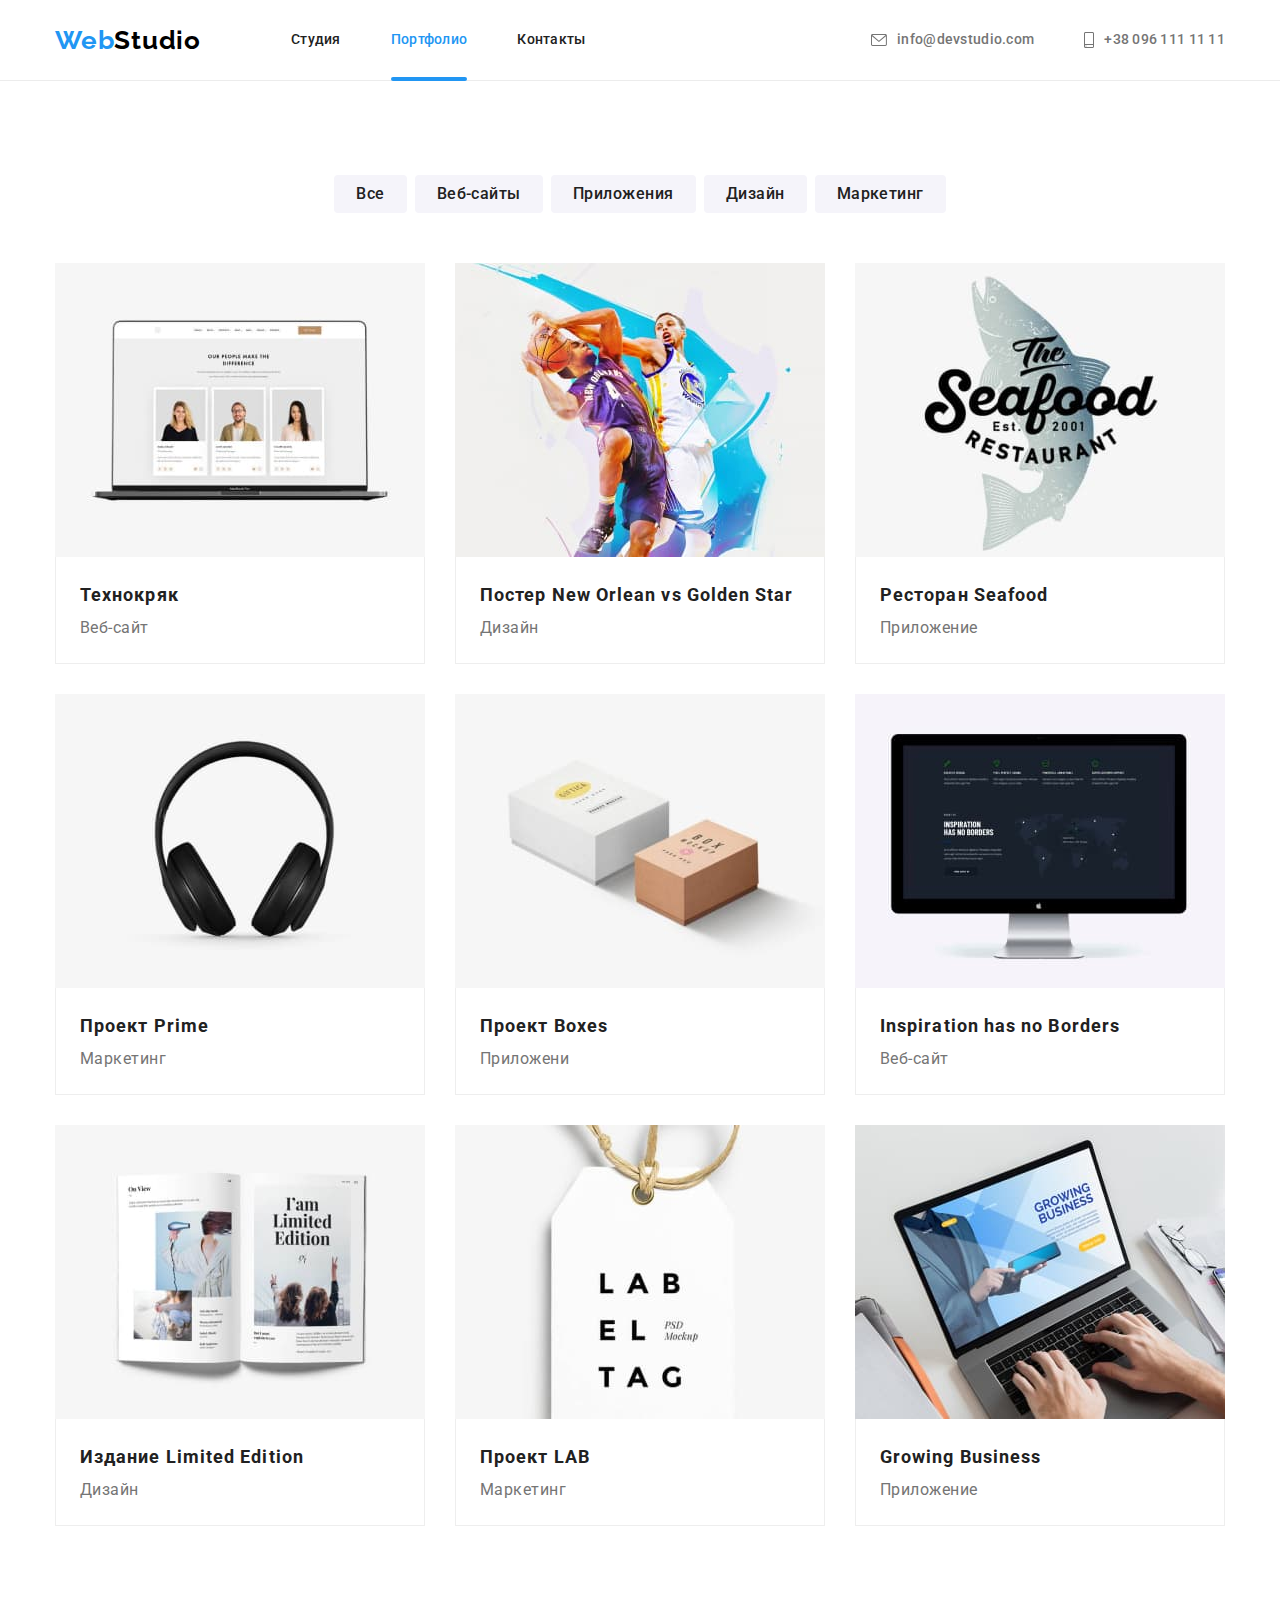
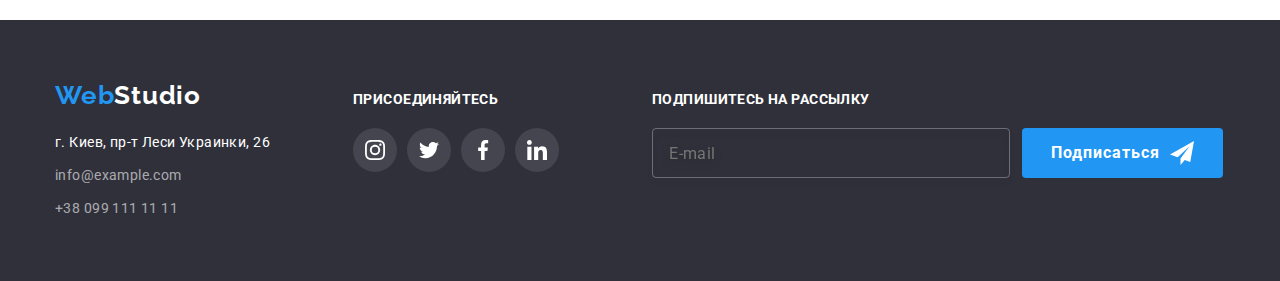
==== portfolio.html @ ce101b08 "start hw" ====
<!DOCTYPE html>
<html lang="ru">

<head>
    <meta charset="UTF-8">
    <meta http-equiv="X-UA-Compatible" content="IE=edge">
    <meta name="viewport" content="width=device-width, initial-scale=1.0">
    <title>WebStudio</title>
    <link rel="preconnect" href="https://fonts.googleapis.com">
    <link rel="preconnect" href="https://fonts.gstatic.com" crossorigin>
    <link
        href="https://fonts.googleapis.com/css2?family=Raleway:wght@700&family=Roboto:wght@400;500;700;900&display=swap"
        rel="stylesheet">
    <link rel="stylesheet"
        href="https://cdnjs.cloudflare.com/ajax/libs/modern-normalize/1.1.0/modern-normalize.min.css">
    <link rel="stylesheet" href="./css/style.css">
</head>

<body>
    <header class="header">
        <div class="container">
            <a class="logo-header-first link" lang="en" href="">Web<span class="logo-header-second">Studio</span></a>
            <nav class="header-nav">
                <ul class="header-list list">
                    <li class="header-item"><a class="header-link link" href="./index.html">Студия</a></li>
                    <li class="header-item"><a class="header-link link current" href="">Портфолио</a>
                    </li>
                    <li class="header-item"><a class="header-link link" href="">Контакты</a></li>
                </ul>
            </nav>
            <ul class="header-list list">
                <li class="header-item">
                    <a class="header-link contacts link" href="mailto:info@devstudio.com">
                        <svg class="header-icons" width="16px" height="12px">
                            <use href="./images/icons.svg#icon-envelope"></use>
                        </svg>info@devstudio.com
                    </a>
                </li>
                <li class="header-item">
                    <a class="header-link contacts link" href="tel:+380961111111">
                        <svg class="header-icons" width="10px" height="16px">
                            <use href="./images/icons.svg#icon-smartphone"></use>
                        </svg>+38 096 111 11 11
                    </a>
                </li>
            </ul>
        </div>
    </header>
    <main>
        <section class="portfolio section">
            <div class="container">
                <h1 class="visually-hidden">Наши работы</h1>
                <ul class="portfolio-list-first list">
                    <li class="porfolio-item-first"><button class="portfolio-btn" type="button">Все</button></li>
                    <li class="porfolio-item-first"><button class="portfolio-btn" type="button">Веб-сайты</button></li>
                    <li class="porfolio-item-first"><button class="portfolio-btn" type="button">Приложения</button>
                    </li>
                    <li class="porfolio-item-first"><button class="portfolio-btn" type="button">Дизайн</button></li>
                    <li class="porfolio-item-first"><button class="portfolio-btn" type="button">Маркетинг</button>
                    </li>
                </ul>
                <ul class="portfolio-list-second list">
                    <li class="portfolio-item-second">
                        <a href="" class="portfolio-link link">
                            <div class="portfolio-img-wrapper">
                                <img class="portfolio-img" src="./images/portfolio1.jpg" alt="Технокряк">
                                <p class="portfolio-text-hover">Ресурс предлагает комплексные предложения с разным
                                    уровнем функционала и сервисов.
                                    Все это позволит посетителю получить
                                    исчерпывающие сведения о компании или частном лице.</p>
                            </div>
                            <div class="portfolio-item-wrapper">
                                <h2 class="portfolio-title">Технокряк</h2>
                                <p class="portfolio-text">Веб-сайт</p>

                            </div>
                        </a>
                    </li>
                    <li class="portfolio-item-second">
                        <a href="" class="portfolio-link link">
                            <div class="portfolio-img-wrapper">
                                <img class="portfolio-img" src="./images/portfolio2.jpg"
                                    alt="постер нью орелан против голден стар">
                                <p class="portfolio-text-hover">Ресурс предлагает комплексные предложения с разным
                                    уровнем функционала и сервисов.
                                    Все это позволит посетителю получить
                                    исчерпывающие сведения о компании или частном лице.</p>
                            </div>
                            <div class="portfolio-item-wrapper">
                                <h2 class="portfolio-title">Постер New Orlean vs Golden Star</h2>
                                <p class="portfolio-text">Дизайн</p>
                            </div>
                        </a>
                    </li>
                    <li class="portfolio-item-second">
                        <a href="" class="portfolio-link link">
                            <div class="portfolio-img-wrapper">
                                <img class="portfolio-img" src="./images/portfolio3.jpg" alt="ресторан сеафоод">
                                <p class="portfolio-text-hover">Ресурс предлагает комплексные предложения с разным
                                    уровнем функционала и сервисов.
                                    Все это позволит посетителю получить
                                    исчерпывающие сведения о компании или частном лице.</p>
                            </div>
                            <div class="portfolio-item-wrapper">
                                <h2 class="portfolio-title">Ресторан Seafood</h2>
                                <p class="portfolio-text">Приложение</p>
                            </div>
                        </a>
                    </li>
                    <li class="portfolio-item-second">
                        <a href="" class="portfolio-link link">
                            <div class="portfolio-img-wrapper">
                                <img class="portfolio-img" src="./images/portfolio4.jpg" alt="Проект Прайм">
                                <p class="portfolio-text-hover">Ресурс предлагает комплексные предложения с разным
                                    уровнем функционала и сервисов.
                                    Все это позволит посетителю получить
                                    исчерпывающие сведения о компании или частном лице.</p>
                            </div>
                            <div class="portfolio-item-wrapper">
                                <h2 class="portfolio-title">Проект Prime</h2>
                                <p class="portfolio-text">Маркетинг</p>
                            </div>
                        </a>
                    </li>
                    <li class="portfolio-item-second">
                        <a href="" class="portfolio-link link">
                            <div class="portfolio-img-wrapper">
                                <img class="portfolio-img" src="./images/portfolio5.jpg" alt="Проект Боксес">
                                <p class="portfolio-text-hover">Ресурс предлагает комплексные предложения с разным
                                    уровнем функционала и сервисов.
                                    Все это позволит посетителю получить
                                    исчерпывающие сведения о компании или частном лице.</p>
                            </div>
                            <div class="portfolio-item-wrapper">
                                <h2 class="portfolio-title">Проект Boxes</h2>
                                <p class="portfolio-text">Приложени</p>
                            </div>
                        </a>
                    </li>
                    <li class="portfolio-item-second">
                        <a href="" class="portfolio-link link">
                            <div class="portfolio-img-wrapper">
                                <img class="portfolio-img" src="./images/portfolio6.jpg"
                                    alt="Инспирайтион хас но бордерс">
                                <p class="portfolio-text-hover">Ресурс предлагает комплексные предложения с разным
                                    уровнем функционала и сервисов.
                                    Все это позволит посетителю получить
                                    исчерпывающие сведения о компании или частном лице.</p>
                            </div>
                            <div class="portfolio-item-wrapper">
                                <h2 class="portfolio-title">Inspiration has no Borders</h2>
                                <p class="portfolio-text">Веб-сайт</p>
                            </div>
                        </a>
                    </li>
                    <li class="portfolio-item-second">
                        <a href="" class="portfolio-link link">
                            <div class="portfolio-img-wrapper">
                                <img class="portfolio-img" src="./images/portfolio7.jpg" alt="Издание лимитед эдишн">
                                <p class="portfolio-text-hover">Ресурс предлагает комплексные предложения с разным
                                    уровнем функционала и сервисов.
                                    Все это позволит посетителю получить
                                    исчерпывающие сведения о компании или частном лице.</p>
                            </div>
                            <div class="portfolio-item-wrapper">
                                <h2 class="portfolio-title">Издание Limited Edition</h2>
                                <p class="portfolio-text">Дизайн</p>
                            </div>
                        </a>
                    </li>
                    <li class="portfolio-item-second">
                        <a href="" class="portfolio-link link">
                            <div class="portfolio-img-wrapper">
                                <img class="portfolio-img" src="./images/portfolio8.jpg" alt="Проект Лаб">
                                <p class="portfolio-text-hover">Ресурс предлагает комплексные предложения с разным
                                    уровнем функционала и сервисов.
                                    Все это позволит посетителю получить
                                    исчерпывающие сведения о компании или частном лице.</p>
                            </div>
                            <div class="portfolio-item-wrapper">
                                <h2 class="portfolio-title">Проект LAB</h2>
                                <p class="portfolio-text">Маркетинг</p>
                            </div>
                        </a>
                    </li>
                    <li class="portfolio-item-second">
                        <a href="" class="portfolio-link link">
                            <div class="portfolio-img-wrapper">
                                <img class="portfolio-img" src="./images/portfolio9.jpg" alt="Гровинг Бизнес">
                                <p class="portfolio-text-hover">Ресурс предлагает комплексные предложения с разным
                                    уровнем функционала и сервисов.
                                    Все это позволит посетителю получить
                                    исчерпывающие сведения о компании или частном лице.</p>
                            </div>
                            <div class="portfolio-item-wrapper">
                                <h2 class="portfolio-title">Growing Business</h2>
                                <p class="portfolio-text"> Приложение</p>
                            </div>
                        </a>
                    </li>
                </ul>
            </div>
        </section>
    </main>

    <footer class="footer">
        <div class="container footer-container">
            <div class="footer-wrapper-two">
                <a class="logo-footer-first link" lang="en" href="">Web<span
                        class="logo-footer-second">Studio</span></a>
                <address class="footer-address">
                    <ul class="footer-list list">
                        <li class="footer-item"><a class="footer-link-address link"
                                href="https://goo.gl/maps/4ZLDc6fQ6jvqNeno7" target="_blank"
                                rel="noopener noreferrer">г.
                                Киев,
                                пр-т Леси
                                Украинки, 26</a>
                        </li>
                        <li class="footer-item"><a class="footer-link link"
                                href="mailto:info@example.com">info@example.com</a>
                        </li>
                        <li class="footer-item"><a class="footer-link link" href="tel:+380991111111">+38 099 111 11
                                11</a>
                        </li>
                    </ul>
                </address>
            </div>
            <div class="footer-wrapper-two">
                <h2 class="footer-soc-title">присоединяйтесь</h2>
                <ul class="footer-soc-list list">
                    <li class="footer-soc-items">
                        <a class="footer-soc-links link" href="https://www.instagram.com" target="_blank">
                            <svg class="footer-soc-icons" width="20px" height="20px">
                                <use href="./images/icons.svg#icon-instagram">
                                </use>
                            </svg>
                        </a>
                    </li>
                    <li class="footer-soc-items">
                        <a class="footer-soc-links link" href="https://twitter.com" target="_blank">
                            <svg class="footer-soc-icons" width="20px" height="20px">
                                <use href="./images/icons.svg#icon-twitter">
                                </use>
                            </svg>
                        </a>
                    </li>
                    <li class="footer-soc-items">
                        <a class="footer-soc-links link" href="https://facebook.com" target="_blank">
                            <svg class="footer-soc-icons" width="20px" height="20px">
                                <use href="./images/icons.svg#icon-facebook">
                                </use>
                            </svg>
                        </a>
                    </li>
                    <li class="footer-soc-items">
                        <a class="footer-soc-links link" href="https://linkedin.com" target="_blank">
                            <svg class="footer-soc-icons" width="20px" height="20px">
                                <use href="./images/icons.svg#icon-linkedin">
                                </use>
                            </svg>
                        </a>
                    </li>
                </ul>
            </div>


            <form class="footer-form">
                <div class="footer-form-wrapper">
                    <label class="footer-label" for="email-footer">
                        Подпишитесь на рассылку
                    </label>
                    <input type="email" name="mailing-list" class="footer-input" placeholder="E-mail" id="email-footer">
                </div>
                <button class="footer-btn" type="submit">Подписаться
                    <svg class="footer-btn-icon">
                        <use href="./images/icons.svg#icon-icon-send">
                        </use>
                    </svg>
                </button>
            </form>
        </div>
    </footer>
</body>

</html>
---- css/style.css ----
:root {
    --title-color: #FFFFFF;
    --title-color-second: #212121;
    --paragraph-color: #757575;
    --accent-color: #2196F3;
    --gap-between-section: 94px;
    --gap-in-section: 30px;
}

body{
    font-family: 'Roboto',
    sans-serif;
    background-color: #ffffff;
}

.section{
    padding: 94px 0;
}

.visually-hidden{
    position: absolute;
    white-space: nowrap;
    width: 1px;
    height: 1px;
    overflow: hidden;
    border: 0;
    padding: 0;
    clip: rect(0 0 0 0);
    clip-path: inset(50%);
    margin: -1px;
}

/* reset styles */
.link{
    text-decoration: none;
}

.list{
    list-style: none;
    margin: 0;
    padding: 0;
}
h1,h2,h3,h4,h5,h6,p{
    margin: 0;
}

img {
    display: block;
    width: 100%;
    height: auto;
}

/* container */
.container{
    width: 1200px;
    padding-left: 15px;
    padding-right: 15px;
    margin: 0 auto;
}
/* header */

.header{
    border-bottom: 1px solid #ECECEC;
}

.logo-header-first{
    font-family: 'Raleway',
    sans-serif;
    font-weight: 700;
    font-size: 26px;
    line-height: 1.19;
    letter-spacing: 0.03em;
    color: var(--accent-color);
    margin-right: 90px;
    /* padding-top: 25px;
    padding-bottom: 25px; */
}

.logo-header-second{
    color: #000000;
}

.header .container{
    display: flex;
    align-items: center;
}

.header-list{
    display: flex;
}

.header-item:not(:last-child){
    margin-right: 50px;
}

.container .header-list{
    margin-left: auto;
}

.header-link{
    display: flex;
    align-items: center;
    font-weight: 500;
    font-size: 14px;
    line-height: 1.14;
    letter-spacing: 0.02em;
    color: var(--title-color-second);
    padding-top: 32px;
    padding-bottom: 32px;
    transition: color 250ms cubic-bezier(0.4, 0, 0.2, 1);
}

.header-link.current{
    position: relative;
    color: var(--accent-color);
    
}

.header-link.current::after{
    position: absolute;
    bottom: -1px;
    left: 0;
    display: block;
    content: '';
    width: 100%;
    height: 4px;
    background-color: var(--accent-color);
    border-radius: 2px;
    transition: color 250ms cubic-bezier(0.4, 0, 0.2, 1);
}


.header-link.contacts{
    font-weight: 500;
    font-size: 14px;
    line-height: 1.14;
    letter-spacing: 0.02em;
    color: var(--paragraph-color);
    transition: color 250ms cubic-bezier(0.4, 0, 0.2, 1);
}

.header-icons {
    fill: currentColor;
    margin-right: 10px;
    transition: color 250ms cubic-bezier(0.4, 0, 0.2, 1);
}

.header-link:focus,
.header-link:hover {
    color: var(--accent-color);
}

.header-icons:hover{
    color: var(--accent-color);
}



/* section hero */



.hero{
    padding: 200px 0;
    max-width: 1600px;
    margin-left: auto;
    margin-right: auto;
    background-color: #2F303A;
    background-image:linear-gradient(to right, rgba(47, 48, 58, 0.4), rgba(47, 48, 58, 0.4)), url("../images/hero-img.jpg");
    background-repeat: no-repeat;
    background-position: center;
    background-size: cover;
}

.hero-title{
    font-weight: 900;
    font-size: 44px;
    line-height: 1.36;
    text-align: center;
    letter-spacing: 0.06em;
    text-transform: uppercase;
    color: var(--title-color);
    width: 696px;
    margin: var(--gap-in-section);
    margin: 0 auto;
    margin-bottom: var(--gap-in-section);
}

.hero-btn{
    display: block;
    font-family: inherit;
    font-weight: 700;
    font-size: 16px;
    line-height: 1.88;
    text-align: center;
    letter-spacing: 0.06em;
    color: #FFFFFF;
    background: var(--accent-color);
    box-shadow: 0px 4px 4px rgba(0, 0, 0, 0.15);
    border-radius: 4px;
    cursor: pointer;
    padding: 10px 32px;
    border: transparent;
    margin: 0 auto;
    transition: background-color 250ms cubic-bezier(0.4, 0, 0.2, 1);
}

.hero-btn:hover, .hero-btn:focus{
    background-color: #188CE8;
}

/* section benefits */

.benefits-list{
    display: flex;
}

.benefits-item{
    width: calc((100% - 60px) / 3);
}

.benefits-item:not(:first-child){
    margin-left: var(--gap-in-section);
}

.benefits-title{
    font-weight: 700;
    font-size: 14px;
    line-height: 1.14;
    letter-spacing: 0.03em;
    text-transform: uppercase;
    color: var(--title-color-second);
    margin-bottom: 10px;
}

.benefits-text{
    font-size: 14px;
    line-height: 1.71;
    letter-spacing: 0.03em;
    color: var(--paragraph-color)
}
.benefits-wrapper{
    display: flex;
}

.benefits-wrapper-icons{
    display: flex;
    background-color: #F5F4FA;
    width: 270px;
    height: 120px;
    align-items: center;
    justify-content: center;
    margin-bottom: var(--gap-in-section);
}

/* section about */

.about{
    padding-top: 0px;
}

.about-title{
    font-weight: 700;
    font-size: 36px;
    line-height: 1.17;
    text-align: center;
    letter-spacing: 0.03em;
    color: var(--title-color-second);
    margin-bottom: 50px;
}

.about-list{
    display: flex;
    
}

.about-item{
    position: relative;
    width: calc((100% - 60px) / 3);
    overflow: hidden;
}

.about-item:not(:first-child){
    margin-left: var(--gap-in-section);
}


.about-text{
    position: absolute;
    bottom: 0;
    left: 0;
    width: 100%;

    display: flex;
    justify-content: center;
    align-items: center;
    height: 70px;
    font-weight: 700;
    font-size: 14px;
    line-height: 1.14;
    letter-spacing: 0.03em;
    text-transform: uppercase;
    color: #FFFFFF;
    background-color: rgba(47, 48, 58, 0.8);
    transition: transform 250ms cubic-bezier(0.4, 0, 0.2, 1);
}


/* section team */

.team{
    background-color: #F5F4FA;
}

.team-list{
    display: flex;
   
}

.team-item{
width: calc((100% - 90px) / 4 );
}

.team-item:not(:first-child) {
    margin-left: var(--gap-in-section);
}


.team-title{
    font-weight: 700;
    font-size: 36px;
    line-height: 1.17;
    text-align: center;
    letter-spacing: 0.03em;
    color: var(--title-color-second);
    margin-bottom: 50px;
}

.team-item{
    background-color: #FFFFFF;
    box-shadow: 0px 1px 3px rgba(0, 0, 0, 0.12),
    0px 1px 1px rgba(0, 0, 0, 0.14),
    0px 2px 1px rgba(0, 0, 0, 0.2);
    border-radius: 0px 0px 4px 4px;

}

.team-wrapper{
    padding-top: var(--gap-in-section);
    padding-bottom: var(--gap-in-section);
}

.team-after-title{
    font-weight: 500;
    font-size: 16px;
    line-height: 1.19;
    text-align: center;
    letter-spacing: 0.03em;
    color: var(--title-color-second);
    margin-bottom: 10px;
}

.team-text{
    font-size: 16px;
    line-height: 1.19;
    text-align: center;
    letter-spacing: 0.03em;
    color: var(--paragraph-color);
    margin-bottom: 16px;
}

.team-soc-list{
    display: flex;
    justify-content: center;
    text-align: center;
}

.team-soc-links{
    width: 44px;
    height: 44px;
    display: flex;
    align-items: center;
    justify-content: center;
    color: #AFB1B8;
    
}

.team-soc-items:not(:last-child) {
    margin-right: 10px;
}

.team-soc-links{
border-radius: 50%;
    transition: background-color 250ms cubic-bezier(0.4, 0, 0.2, 1),
    border-radius 250ms cubic-bezier(0.4, 0, 0.2, 1);
}

.team-soc-links:hover,
.team-soc-links:focus{
    background-color:var(--accent-color);
    border-radius: 50%;
    color: #FFFFFF;
}

.team-soc-icons{
    fill: currentColor;
    transition: color 250ms cubic-bezier(0.4, 0, 0.2, 1);
}

/* clients */

.clients-title{
    font-weight: 700;
    font-size: 36px;
    line-height: 1.17;
    text-align: center;
    letter-spacing: 0.03em;
    color: var(--title-color-second);
    margin-bottom: 50px;
}

.clients-list{
    display: flex;
}

.clients-item:not(:last-child) {
    margin-right: var(--gap-in-section);
}

.clients-link{
    display: flex;
    align-items: center;
    justify-content: center;
    width: 170px;
    height: 92px;
    border: 1px solid #AFB1B8;
    border-radius: 4px;
}

.clients-link {
    color: #AFB1B8;
    transition: color 250ms cubic-bezier(0.4, 0, 0.2, 1), border-color 250ms cubic-bezier(0.4, 0, 0.2, 1);
}

.clients-link:hover,
.clients-link:focus{
    color: var(--accent-color);
    border-color: var(--accent-color);
}

.clients-icons{
    fill: currentColor;
}



/* footer */

.footer{
    background-color: #2F303A;
    padding-top: 60px;
    padding-bottom: 60px;
}

.footer-container{
    display: flex;
    align-items: baseline;
}

.footer-address{
    font-style: normal;
}

.footer-item{
    font-size: 14px;
    line-height: 1.71;
    letter-spacing: 0.03em;
}

.footer-item:not(:last-child){
    margin-bottom: 9px;
}

.footer-link-address{
    color: var(--title-color);
    transition: color 250ms cubic-bezier(0.4, 0, 0.2, 1);
}

.footer-link{
    color: rgba(255, 255, 255, 0.6);
    transition: color 250ms cubic-bezier(0.4, 0, 0.2, 1);
}

.footer-link-address:hover, .footer-link-address:focus{
    color: var(--accent-color);
}

.footer-link:hover,
.footer-link:focus {
    color: var(--accent-color);
}


.logo-footer-first {
    display: block;
    font-family: 'Raleway',
    sans-serif;
    font-weight: 700;
    font-size: 26px;
    line-height: 1.19;
    letter-spacing: 0.03em;
    color: var(--accent-color);
    margin-bottom: 20px;
}

.logo-footer-second {
    color: var(--title-color);
}

.footer-soc-title{
    font-weight: 700;
    font-size: 14px;
    line-height: 1.14;
    letter-spacing: 0.03em;
    text-transform: uppercase;
    color: #FFFFFF;
    margin-bottom: 20px;
}

.footer-wrapper-two + .footer-wrapper-two{
    margin-left: 83px;
}
.footer-soc-list{
    display: flex;
}
.footer-soc-items:not(:last-child):not(:last-child) {
    margin-right: 10px;
}

.footer-soc-links{
    display: flex;
    align-items: center;
    justify-content: center;
    width: 44px;
    height: 44px;
    border-radius: 50%;
    background-color: rgba(255, 255, 255, 0.1);   
    color: #FFFFFF;
    transition: background-color 250ms cubic-bezier(0.4, 0, 0.2, 1);
}

.footer-soc-links:hover,
.footer-soc-links:focus{
    background-color: var(--accent-color);
}

.footer-soc-icons{
    fill: currentColor;
}

.footer-form{
    display: flex;
    align-items: flex-end;
    margin-left: 93px;
}

.footer-form-wrapper{
    width: 358px;
}

.footer-label{
    font-weight: 700;
    font-size: 14px;
    line-height: 1.14;
    letter-spacing: 0.03em;
    text-transform: uppercase;
    color: #FFFFFF;
}

.footer-input{
    min-width: 358px;
    height: 50px;
    border: 1px solid rgba(255, 255, 255, 0.3);
    filter: drop-shadow(0px 4px 4px rgba(0, 0, 0, 0.15));
    border-radius: 4px;
    background-color: transparent;
    padding-left: 16px;
    margin-top: 20px;

    font-weight: 400;
    font-size: 16px;
    line-height: 1.25;
    letter-spacing: 0.03em;
    color: rgba(255, 255, 255, 0.6);
}


.footer-btn{
    display: flex;
    align-items: center;
    justify-content: center;
    position: relative;
    font-weight: 700;
    font-size: 16px;
    line-height: 1.88;
    text-align: center;
    letter-spacing: 0.06em;
    color: #FFFFFF;
    background-color: var(--accent-color);
    border-radius: 4px;
    padding: 10px 29px;
    margin-left: 12px;
    cursor: pointer;
    border: transparent;
}

.footer-btn-icon{
    width: 24px;
    height: 24px;
    fill: #FFFFFF;
    margin-left: 10px;
}


/* page portfolio */

.portfolio-list-first{
    display: flex;
    justify-content: center;
    margin-bottom: 50px;
}
.porfolio-item-first:not(:first-child){
    margin-left: 8px;
}

.portfolio-btn{
    font-family: inherit;
    font-weight: 500;
    font-size: 16px;
    line-height: 1.62;
    text-align: center;
    letter-spacing: 0.03em;
    cursor: pointer;
    background-color: #F5F4FA;
    border-radius: 4px;
    padding: 6px 22px;
    border: transparent;
    color: var(--title-color-second);
    transition: background-color 250ms cubic-bezier(0.4, 0, 0.2, 1), box-shadow 250ms cubic-bezier(0.4, 0, 0.2, 1), color 250ms cubic-bezier(0.4, 0, 0.2, 1);
}

.portfolio-btn:focus, .portfolio-btn:hover{
    background-color: var(--accent-color);
    box-shadow: 0px 3px 1px rgba(0, 0, 0, 0.1),
    0px 1px 2px rgba(0, 0, 0, 0.08),
    0px 2px 2px rgba(0, 0, 0, 0.12);  
    color: var(--title-color);
}

.portfolio-list-second{
    display: flex;
    flex-wrap: wrap;
}

.portfolio-item-second{
    
    width: calc((100% - 60px) / 3);
}

.portfolio-item-second:not(:nth-child(3n + 1)){
    margin-left: var(--gap-in-section);
}

.portfolio-item-second:not(:nth-last-child(-n + 3)) {
    margin-bottom: var(--gap-in-section);
}

.portfolio-link{
    display: block;
    transition: border 250ms cubic-bezier(0.4, 0, 0.2, 1), box-sizing 250ms cubic-bezier(0.4, 0, 0.2, 1), box-shadow 250ms cubic-bezier(0.4, 0, 0.2, 1);

}

.portfolio-link:hover, 
.portfolio-link:focus {
    border: 1px solid #EEEEEE;
    box-sizing: border-box;
    box-shadow: 0px 1px 1px rgba(0, 0, 0, 0.12),
    0px 4px 4px rgba(0, 0, 0, 0.06),
    1px 4px 6px rgba(0, 0, 0, 0.16);
}

.portfolio-item-wrapper{
    padding: 20px 24px 20px 24px;
    border-right: 1px solid #EEEEEE;
    border-bottom: 1px solid #EEEEEE;
    border-left: 1px solid #EEEEEE;
}

.portfolio-title{
    font-weight: 700;
    font-size: 18px;
    line-height: 2;
    letter-spacing: 0.06em;
    color: var(--title-color-second);   
}

.portfolio-text{
    font-weight: 400;
    font-size: 16px;
    line-height: 1.88;
    letter-spacing: 0.03em;
    color: var(--paragraph-color);
}

.portfolio-img-wrapper{
    position: relative;
    overflow: hidden;
}

.portfolio-text-hover{
    position: absolute;
    top: 0;
    left: 0;
    width: 100%;
    height: 100%;
    font-weight: 400;
    font-size: 18px;
    line-height: 1.56;
    letter-spacing: 0.03em;
    color: #FFFFFF;
    background-color: rgba(33, 150, 243, 0.9);
    padding: 63px 24px;
    transform: translateY(101%);
    transition: transform 250ms cubic-bezier(0.4, 0, 0.2, 1);
}

.portfolio-link:hover .portfolio-text-hover,
.portfolio-link:focus .portfolio-text-hover{
    transform: translateY(0);
}

/* backdrop */

.backdrop{
    position: fixed;
    top: 0;
    left: 0;
    width: 100%;
    height: 100%;
    background-color: rgba(0, 0, 0, 0.2);
    transition: opacity 250ms cubic-bezier(0.4, 0, 0.2, 1),
    visibility 250ms cubic-bezier(0.4, 0, 0.2, 1);
}

.backdrop.is-hidden .modal {
    transform: translate(-50%, -50%) scale(1.5);
}

.modal{
    position: absolute;
    top: 50%;
    left: 50%;
    transform: translate(-50%, -50%) scale(1);
    width: 528px;
    min-height: 581px;
    background-color: #ffffff;
    box-shadow: 0px 1px 3px rgba(0, 0, 0, 0.12),
    0px 1px 1px rgba(0, 0, 0, 0.14),
    0px 2px 1px rgba(0, 0, 0, 0.2);
    border-radius: 4px;
    transition: transform 250ms cubic-bezier(0.4, 0, 0.2, 1);
    
}

.modal-close{
    position: absolute;
    top: 8px;
    right: 8px;

    display: flex;
    align-items: center;
    justify-content: center;
    
    height: 30px;
    width: 30px;
    background-color: #ffffff;
    border: 1px solid rgba(0, 0, 0, 0.1);
    border-radius: 50%;
    cursor: pointer;
    transition: fill 250ms cubic-bezier(0.4, 0, 0.2, 1);
    outline: none;
}

.modal-close:hover .modal-svg-close, .modal-close:focus .modal-svg-close{
    fill: var(--accent-color);
}


.is-hidden{
    opacity: 0;
    pointer-events: none;
    visibility: hidden;
}

.modal-form{
    padding: 40px;
}

.modal-title{
    font-weight: 700;
    font-size: 20px;
    line-height: 23px;
    text-align: center;
    letter-spacing: 0.03em;
    color: #212121;
    margin-bottom: 12px;
}

.modal-field:nth-child(-n + 4){
    margin-bottom: 10px;
}

.modal-label{
    display: block;
    font-weight: 400;
    font-size: 12px;
    line-height: 1.17;
    letter-spacing: 0.01em;
    color: #757575;
}

.modal-label:not(:last-child){
    margin-bottom: 4px;
}

.modal-input-wrap{
    position: relative;
}



.modal-input{
    width: 100%;
    height: 40px;
    border: 1px solid rgba(33, 33, 33, 0.2);
    border-radius: 4px;
    color: #757575;
    padding-left: 42px;
    background-color: transparent;
    outline: none;
}

.modal-input:hover, .modal-input:focus{
    border: 1px solid var(--accent-color);
}

.modal-input:hover + .modal-svg-icon, .modal-input:focus+.modal-svg-icon{
    fill: var(--accent-color);
}

.modal-svg-icon{
    position: absolute;
    top: 50%;
    left: 12px;
    transform: translateY(-50%);
}

.modal-comment{
    display: block;
    width: 100%;
    min-height: 120px;
    padding: 12px 16px;
    resize: none;
    font-weight: 400;
    font-size: 12px;
    line-height: 1.17;
    letter-spacing: 0.01em;
    color: #757575;

    border: 1px solid rgba(33, 33, 33, 0.2);
    border-radius: 4px;
    outline: none;
}

.modal-comment::placeholder{
    font-weight: 400;
    font-size: 12px;
    line-height: 1.17;
    letter-spacing: 0.01em;
    color: rgba(117, 117, 117, 0.5);
}

.modal-comment:hover, .modal-comment:focus{
    border-color: var(--accent-color);
}

.modal-check{
    display: flex;
    align-items: center;
    margin-top: 20px;
    justify-content: center;
}


.modal-label-check{
    display: flex;
    align-items: center;
    font-weight: 400;
    font-size: 14px;
    line-height: 1.71;
    letter-spacing: 0.03em;
    color: #757575;
    transition: fill 250ms cubic-bezier(0.4, 0, 0.2, 1), background-image 250ms cubic-bezier(0.4, 0, 0.2, 1);
}

.modal-svg-check{
    margin-right: 9px;
}

.modal-input-check:checked + .modal-svg-check{
    fill: var(--accent-color);
    background-image: url(../images/check.svg);
    background-repeat: no-repeat;
    background-size: contain;
    background-origin: border-box;
}

.modal-agreement{
    color: var(--accent-color);
    margin-left: 6px;
}

.modal-btn-submit{
    display: block;
    
    background-color: var(--accent-color);
    box-shadow: 0px 4px 4px rgba(0, 0, 0, 0.15);
    border-radius: 4px;
    padding: 10px 56px;
    font-weight: 700;
    font-size: 16px;
    line-height: 1.88;
    text-align: center;
    letter-spacing: 0.06em;
    color: #FFFFFF;
    cursor: pointer;
    margin: 0 auto;
    margin-top: 30px;
    border: transparent;
    transition: background-color 250ms cubic-bezier(0.4, 0, 0.2, 1);
}

.modal-btn-submit:hover, .modal-btn-submit:focus{
    background-color: #188CE8;
}
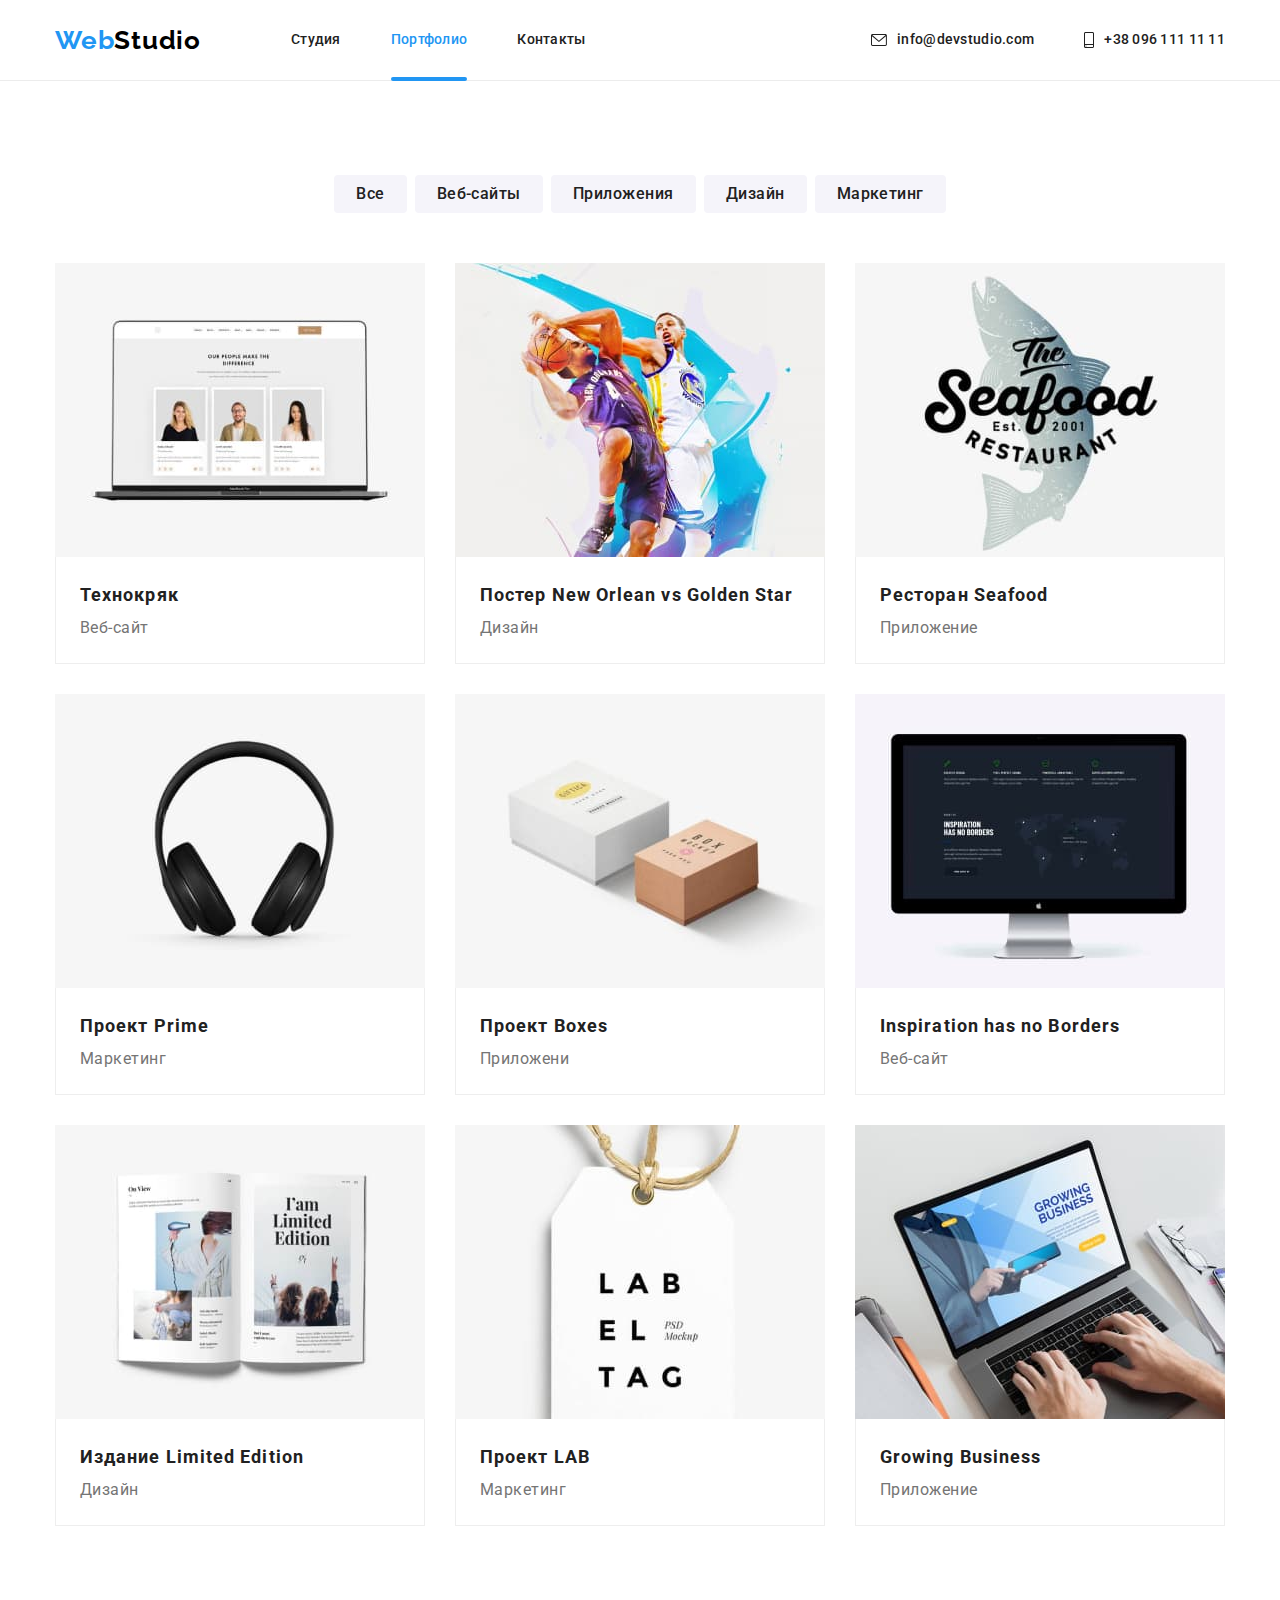
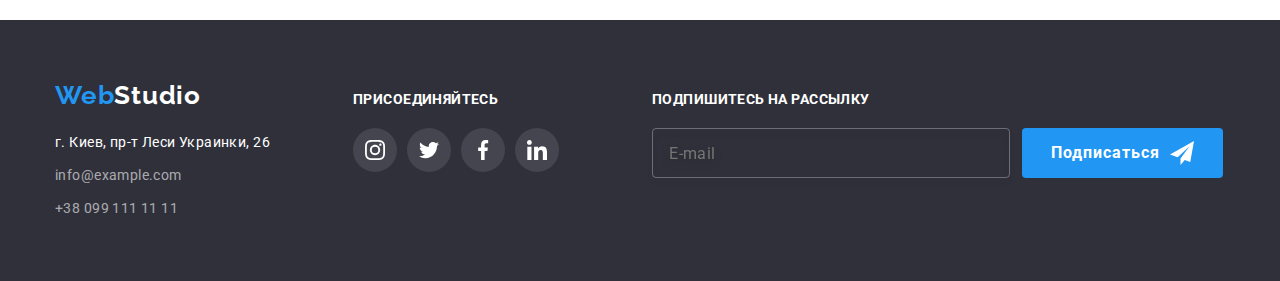
==== commit 3ff8608b: "end hw7" ====
--- a/portfolio.html
+++ b/portfolio.html
@@ -13,32 +13,33 @@
         rel="stylesheet">
     <link rel="stylesheet"
         href="https://cdnjs.cloudflare.com/ajax/libs/modern-normalize/1.1.0/modern-normalize.min.css">
-    <link rel="stylesheet" href="./css/style.css">
+    <link rel="stylesheet" href="./css/main.min.css">
 </head>
 
 <body>
     <header class="header">
-        <div class="container">
-            <a class="logo-header-first link" lang="en" href="">Web<span class="logo-header-second">Studio</span></a>
-            <nav class="header-nav">
-                <ul class="header-list list">
-                    <li class="header-item"><a class="header-link link" href="./index.html">Студия</a></li>
-                    <li class="header-item"><a class="header-link link current" href="">Портфолио</a>
-                    </li>
-                    <li class="header-item"><a class="header-link link" href="">Контакты</a></li>
+        <div class="container header__container">
+            <a class="logo logo--headerFirst link" lang="en" href="">Web<span
+                    class="logo logo--headerSecond">Studio</span></a>
+            <nav class="nav">
+                <ul class="list nav__list">
+                    <li class="nav__item"><a class="nav__link link" href="./index.html">Студия</a></li>
+                    <li class="nav__item"><a class="nav__link nav__link--current link link" href="">Портфолио</a>
+                    </li>
+                    <li class="nav__item"><a class="nav__link link" href="">Контакты</a></li>
                 </ul>
             </nav>
-            <ul class="header-list list">
-                <li class="header-item">
-                    <a class="header-link contacts link" href="mailto:info@devstudio.com">
-                        <svg class="header-icons" width="16px" height="12px">
+            <ul class="list contacts">
+                <li class="contacts__item">
+                    <a class="link contacts__link" href="mailto:info@devstudio.com">
+                        <svg class="contacts__icon" width="16px" height="12px">
                             <use href="./images/icons.svg#icon-envelope"></use>
                         </svg>info@devstudio.com
                     </a>
                 </li>
-                <li class="header-item">
-                    <a class="header-link contacts link" href="tel:+380961111111">
-                        <svg class="header-icons" width="10px" height="16px">
+                <li class="contacts__item">
+                    <a class="link contacts__link" href="tel:+380961111111">
+                        <svg class="contacts__icon" width="10px" height="16px">
                             <use href="./images/icons.svg#icon-smartphone"></use>
                         </svg>+38 096 111 11 11
                     </a>
@@ -50,151 +51,168 @@
         <section class="portfolio section">
             <div class="container">
                 <h1 class="visually-hidden">Наши работы</h1>
-                <ul class="portfolio-list-first list">
-                    <li class="porfolio-item-first"><button class="portfolio-btn" type="button">Все</button></li>
-                    <li class="porfolio-item-first"><button class="portfolio-btn" type="button">Веб-сайты</button></li>
-                    <li class="porfolio-item-first"><button class="portfolio-btn" type="button">Приложения</button>
-                    </li>
-                    <li class="porfolio-item-first"><button class="portfolio-btn" type="button">Дизайн</button></li>
-                    <li class="porfolio-item-first"><button class="portfolio-btn" type="button">Маркетинг</button>
+                <ul class="portfolio-filters list">
+                    <li class="porfolio-filters__item"><button class="porfolio-filters__btn" type="button">Все</button>
+                    </li>
+                    <li class="porfolio-filters__item"><button class="porfolio-filters__btn"
+                            type="button">Веб-сайты</button>
+                    </li>
+                    <li class="porfolio-filters__item"><button class="porfolio-filters__btn"
+                            type="button">Приложения</button>
+                    </li>
+                    <li class="porfolio-filters__item"><button class="porfolio-filters__btn"
+                            type="button">Дизайн</button></li>
+                    <li class="porfolio-filters__item"><button class="porfolio-filters__btn"
+                            type="button">Маркетинг</button>
                     </li>
                 </ul>
-                <ul class="portfolio-list-second list">
-                    <li class="portfolio-item-second">
-                        <a href="" class="portfolio-link link">
-                            <div class="portfolio-img-wrapper">
-                                <img class="portfolio-img" src="./images/portfolio1.jpg" alt="Технокряк">
-                                <p class="portfolio-text-hover">Ресурс предлагает комплексные предложения с разным
-                                    уровнем функционала и сервисов.
-                                    Все это позволит посетителю получить
-                                    исчерпывающие сведения о компании или частном лице.</p>
-                            </div>
-                            <div class="portfolio-item-wrapper">
-                                <h2 class="portfolio-title">Технокряк</h2>
-                                <p class="portfolio-text">Веб-сайт</p>
-
-                            </div>
-                        </a>
-                    </li>
-                    <li class="portfolio-item-second">
-                        <a href="" class="portfolio-link link">
-                            <div class="portfolio-img-wrapper">
-                                <img class="portfolio-img" src="./images/portfolio2.jpg"
+                <ul class="portfolio-products list">
+                    <li class="portfolio-products__item">
+                        <a href="" class="portfolio-products__link link">
+                            <div class="portfolio-img-wrapper">
+                                <img class="portfolio-products__img" src="./images/portfolio1.jpg" alt="Технокряк">
+                                <p class="portfolio-products__text-hover">Ресурс предлагает комплексные предложения с
+                                    разным
+                                    уровнем функционала и сервисов.
+                                    Все это позволит посетителю получить
+                                    исчерпывающие сведения о компании или частном лице.</p>
+                            </div>
+                            <div class="portfolio-item-wrapper">
+                                <h2 class="portfolio-products__title">Технокряк</h2>
+                                <p class="portfolio-products__text">Веб-сайт</p>
+
+                            </div>
+                        </a>
+                    </li>
+                    <li class="portfolio-products__item">
+                        <a href="" class="portfolio-products__link link">
+                            <div class="portfolio-img-wrapper">
+                                <img class="portfolio-products__img" src="./images/portfolio2.jpg"
                                     alt="постер нью орелан против голден стар">
-                                <p class="portfolio-text-hover">Ресурс предлагает комплексные предложения с разным
-                                    уровнем функционала и сервисов.
-                                    Все это позволит посетителю получить
-                                    исчерпывающие сведения о компании или частном лице.</p>
-                            </div>
-                            <div class="portfolio-item-wrapper">
-                                <h2 class="portfolio-title">Постер New Orlean vs Golden Star</h2>
-                                <p class="portfolio-text">Дизайн</p>
-                            </div>
-                        </a>
-                    </li>
-                    <li class="portfolio-item-second">
-                        <a href="" class="portfolio-link link">
-                            <div class="portfolio-img-wrapper">
-                                <img class="portfolio-img" src="./images/portfolio3.jpg" alt="ресторан сеафоод">
-                                <p class="portfolio-text-hover">Ресурс предлагает комплексные предложения с разным
-                                    уровнем функционала и сервисов.
-                                    Все это позволит посетителю получить
-                                    исчерпывающие сведения о компании или частном лице.</p>
-                            </div>
-                            <div class="portfolio-item-wrapper">
-                                <h2 class="portfolio-title">Ресторан Seafood</h2>
-                                <p class="portfolio-text">Приложение</p>
-                            </div>
-                        </a>
-                    </li>
-                    <li class="portfolio-item-second">
-                        <a href="" class="portfolio-link link">
-                            <div class="portfolio-img-wrapper">
-                                <img class="portfolio-img" src="./images/portfolio4.jpg" alt="Проект Прайм">
-                                <p class="portfolio-text-hover">Ресурс предлагает комплексные предложения с разным
-                                    уровнем функционала и сервисов.
-                                    Все это позволит посетителю получить
-                                    исчерпывающие сведения о компании или частном лице.</p>
-                            </div>
-                            <div class="portfolio-item-wrapper">
-                                <h2 class="portfolio-title">Проект Prime</h2>
-                                <p class="portfolio-text">Маркетинг</p>
-                            </div>
-                        </a>
-                    </li>
-                    <li class="portfolio-item-second">
-                        <a href="" class="portfolio-link link">
-                            <div class="portfolio-img-wrapper">
-                                <img class="portfolio-img" src="./images/portfolio5.jpg" alt="Проект Боксес">
-                                <p class="portfolio-text-hover">Ресурс предлагает комплексные предложения с разным
-                                    уровнем функционала и сервисов.
-                                    Все это позволит посетителю получить
-                                    исчерпывающие сведения о компании или частном лице.</p>
-                            </div>
-                            <div class="portfolio-item-wrapper">
-                                <h2 class="portfolio-title">Проект Boxes</h2>
-                                <p class="portfolio-text">Приложени</p>
-                            </div>
-                        </a>
-                    </li>
-                    <li class="portfolio-item-second">
-                        <a href="" class="portfolio-link link">
-                            <div class="portfolio-img-wrapper">
-                                <img class="portfolio-img" src="./images/portfolio6.jpg"
+                                <p class="portfolio-products__text-hover">Ресурс предлагает комплексные предложения с
+                                    разным
+                                    уровнем функционала и сервисов.
+                                    Все это позволит посетителю получить
+                                    исчерпывающие сведения о компании или частном лице.</p>
+                            </div>
+                            <div class="portfolio-item-wrapper">
+                                <h2 class="portfolio-products__title">Постер New Orlean vs Golden Star</h2>
+                                <p class="portfolio-products__text">Дизайн</p>
+                            </div>
+                        </a>
+                    </li>
+                    <li class="portfolio-products__item">
+                        <a href="" class="portfolio-products__link link">
+                            <div class="portfolio-img-wrapper">
+                                <img class="portfolio-products__img" src="./images/portfolio3.jpg"
+                                    alt="ресторан сеафоод">
+                                <p class="portfolio-products__text-hover">Ресурс предлагает комплексные предложения с
+                                    разным
+                                    уровнем функционала и сервисов.
+                                    Все это позволит посетителю получить
+                                    исчерпывающие сведения о компании или частном лице.</p>
+                            </div>
+                            <div class="portfolio-item-wrapper">
+                                <h2 class="portfolio-products__title">Ресторан Seafood</h2>
+                                <p class="portfolio-products__text">Приложение</p>
+                            </div>
+                        </a>
+                    </li>
+                    <li class="portfolio-products__item">
+                        <a href="" class="portfolio-products__link link">
+                            <div class="portfolio-img-wrapper">
+                                <img class="portfolio-products__img" src="./images/portfolio4.jpg" alt="Проект Прайм">
+                                <p class="portfolio-products__text-hover">Ресурс предлагает комплексные предложения с
+                                    разным
+                                    уровнем функционала и сервисов.
+                                    Все это позволит посетителю получить
+                                    исчерпывающие сведения о компании или частном лице.</p>
+                            </div>
+                            <div class="portfolio-item-wrapper">
+                                <h2 class="portfolio-products__title">Проект Prime</h2>
+                                <p class="portfolio-products__text">Маркетинг</p>
+                            </div>
+                        </a>
+                    </li>
+                    <li class="portfolio-products__item">
+                        <a href="" class="portfolio-products__link link">
+                            <div class="portfolio-img-wrapper">
+                                <img class="portfolio-products__img" src="./images/portfolio5.jpg" alt="Проект Боксес">
+                                <p class="portfolio-products__text-hover">Ресурс предлагает комплексные предложения с
+                                    разным
+                                    уровнем функционала и сервисов.
+                                    Все это позволит посетителю получить
+                                    исчерпывающие сведения о компании или частном лице.</p>
+                            </div>
+                            <div class="portfolio-item-wrapper">
+                                <h2 class="portfolio-products__title">Проект Boxes</h2>
+                                <p class="portfolio-products__text">Приложени</p>
+                            </div>
+                        </a>
+                    </li>
+                    <li class="portfolio-products__item">
+                        <a href="" class="portfolio-products__link link">
+                            <div class="portfolio-img-wrapper">
+                                <img class="portfolio-products__img" src="./images/portfolio6.jpg"
                                     alt="Инспирайтион хас но бордерс">
-                                <p class="portfolio-text-hover">Ресурс предлагает комплексные предложения с разным
-                                    уровнем функционала и сервисов.
-                                    Все это позволит посетителю получить
-                                    исчерпывающие сведения о компании или частном лице.</p>
-                            </div>
-                            <div class="portfolio-item-wrapper">
-                                <h2 class="portfolio-title">Inspiration has no Borders</h2>
-                                <p class="portfolio-text">Веб-сайт</p>
-                            </div>
-                        </a>
-                    </li>
-                    <li class="portfolio-item-second">
-                        <a href="" class="portfolio-link link">
-                            <div class="portfolio-img-wrapper">
-                                <img class="portfolio-img" src="./images/portfolio7.jpg" alt="Издание лимитед эдишн">
-                                <p class="portfolio-text-hover">Ресурс предлагает комплексные предложения с разным
-                                    уровнем функционала и сервисов.
-                                    Все это позволит посетителю получить
-                                    исчерпывающие сведения о компании или частном лице.</p>
-                            </div>
-                            <div class="portfolio-item-wrapper">
-                                <h2 class="portfolio-title">Издание Limited Edition</h2>
-                                <p class="portfolio-text">Дизайн</p>
-                            </div>
-                        </a>
-                    </li>
-                    <li class="portfolio-item-second">
-                        <a href="" class="portfolio-link link">
-                            <div class="portfolio-img-wrapper">
-                                <img class="portfolio-img" src="./images/portfolio8.jpg" alt="Проект Лаб">
-                                <p class="portfolio-text-hover">Ресурс предлагает комплексные предложения с разным
-                                    уровнем функционала и сервисов.
-                                    Все это позволит посетителю получить
-                                    исчерпывающие сведения о компании или частном лице.</p>
-                            </div>
-                            <div class="portfolio-item-wrapper">
-                                <h2 class="portfolio-title">Проект LAB</h2>
-                                <p class="portfolio-text">Маркетинг</p>
-                            </div>
-                        </a>
-                    </li>
-                    <li class="portfolio-item-second">
-                        <a href="" class="portfolio-link link">
-                            <div class="portfolio-img-wrapper">
-                                <img class="portfolio-img" src="./images/portfolio9.jpg" alt="Гровинг Бизнес">
-                                <p class="portfolio-text-hover">Ресурс предлагает комплексные предложения с разным
-                                    уровнем функционала и сервисов.
-                                    Все это позволит посетителю получить
-                                    исчерпывающие сведения о компании или частном лице.</p>
-                            </div>
-                            <div class="portfolio-item-wrapper">
-                                <h2 class="portfolio-title">Growing Business</h2>
-                                <p class="portfolio-text"> Приложение</p>
+                                <p class="portfolio-products__text-hover">Ресурс предлагает комплексные предложения с
+                                    разным
+                                    уровнем функционала и сервисов.
+                                    Все это позволит посетителю получить
+                                    исчерпывающие сведения о компании или частном лице.</p>
+                            </div>
+                            <div class="portfolio-item-wrapper">
+                                <h2 class="portfolio-products__title">Inspiration has no Borders</h2>
+                                <p class="portfolio-products__text">Веб-сайт</p>
+                            </div>
+                        </a>
+                    </li>
+                    <li class="portfolio-products__item">
+                        <a href="" class="portfolio-products__link link">
+                            <div class="portfolio-img-wrapper">
+                                <img class="portfolio-products__img" src="./images/portfolio7.jpg"
+                                    alt="Издание лимитед эдишн">
+                                <p class="portfolio-products__text-hover">Ресурс предлагает комплексные предложения с
+                                    разным
+                                    уровнем функционала и сервисов.
+                                    Все это позволит посетителю получить
+                                    исчерпывающие сведения о компании или частном лице.</p>
+                            </div>
+                            <div class="portfolio-item-wrapper">
+                                <h2 class="portfolio-products__title">Издание Limited Edition</h2>
+                                <p class="portfolio-products__text">Дизайн</p>
+                            </div>
+                        </a>
+                    </li>
+                    <li class="portfolio-products__item">
+                        <a href="" class="portfolio-products__link link">
+                            <div class="portfolio-img-wrapper">
+                                <img class="portfolio-products__img" src="./images/portfolio8.jpg" alt="Проект Лаб">
+                                <p class="portfolio-products__text-hover">Ресурс предлагает комплексные предложения с
+                                    разным
+                                    уровнем функционала и сервисов.
+                                    Все это позволит посетителю получить
+                                    исчерпывающие сведения о компании или частном лице.</p>
+                            </div>
+                            <div class="portfolio-item-wrapper">
+                                <h2 class="portfolio-products__title">Проект LAB</h2>
+                                <p class="portfolio-products__text">Маркетинг</p>
+                            </div>
+                        </a>
+                    </li>
+                    <li class="portfolio-products__item">
+                        <a href="" class="portfolio-products__link link">
+                            <div class="portfolio-img-wrapper">
+                                <img class="portfolio-products__img" src="./images/portfolio9.jpg" alt="Гровинг Бизнес">
+                                <p class="portfolio-products__text-hover">Ресурс предлагает комплексные предложения с
+                                    разным
+                                    уровнем функционала и сервисов.
+                                    Все это позволит посетителю получить
+                                    исчерпывающие сведения о компании или частном лице.</p>
+                            </div>
+                            <div class="portfolio-item-wrapper">
+                                <h2 class="portfolio-products__title">Growing Business</h2>
+                                <p class="portfolio-products__text"> Приложение</p>
                             </div>
                         </a>
                     </li>
@@ -204,58 +222,59 @@
     </main>
 
     <footer class="footer">
-        <div class="container footer-container">
-            <div class="footer-wrapper-two">
-                <a class="logo-footer-first link" lang="en" href="">Web<span
-                        class="logo-footer-second">Studio</span></a>
-                <address class="footer-address">
-                    <ul class="footer-list list">
-                        <li class="footer-item"><a class="footer-link-address link"
+        <div class="container footer__container">
+            <div class="footer__wrapper">
+                <a class="logo logo--footerFirst link" lang="en" href="">Web<span
+                        class="logo logo--footerSecond">Studio</span></a>
+                <address class="address">
+                    <ul class="address__list list">
+                        <li class="address__item"><a class="address__link link"
                                 href="https://goo.gl/maps/4ZLDc6fQ6jvqNeno7" target="_blank"
                                 rel="noopener noreferrer">г.
                                 Киев,
                                 пр-т Леси
                                 Украинки, 26</a>
                         </li>
-                        <li class="footer-item"><a class="footer-link link"
+                        <li class="address__item"><a class="address__link--grey link"
                                 href="mailto:info@example.com">info@example.com</a>
                         </li>
-                        <li class="footer-item"><a class="footer-link link" href="tel:+380991111111">+38 099 111 11
+                        <li class="address__item"><a class="address__link--grey link" href="tel:+380991111111">+38 099
+                                111 11
                                 11</a>
                         </li>
                     </ul>
                 </address>
             </div>
-            <div class="footer-wrapper-two">
-                <h2 class="footer-soc-title">присоединяйтесь</h2>
-                <ul class="footer-soc-list list">
-                    <li class="footer-soc-items">
-                        <a class="footer-soc-links link" href="https://www.instagram.com" target="_blank">
-                            <svg class="footer-soc-icons" width="20px" height="20px">
+            <div class="footer__wrapper">
+                <h2 class="footer__soc-title">присоединяйтесь</h2>
+                <ul class="footer__soc-list list">
+                    <li class="footer__soc-items">
+                        <a class="footer__soc-links link" href="https://www.instagram.com" target="_blank">
+                            <svg class="footer__soc-icons" width="20px" height="20px">
                                 <use href="./images/icons.svg#icon-instagram">
                                 </use>
                             </svg>
                         </a>
                     </li>
-                    <li class="footer-soc-items">
-                        <a class="footer-soc-links link" href="https://twitter.com" target="_blank">
-                            <svg class="footer-soc-icons" width="20px" height="20px">
+                    <li class="footer__soc-items">
+                        <a class="footer__soc-links link" href="https://twitter.com" target="_blank">
+                            <svg class="footer__soc-icons" width="20px" height="20px">
                                 <use href="./images/icons.svg#icon-twitter">
                                 </use>
                             </svg>
                         </a>
                     </li>
-                    <li class="footer-soc-items">
-                        <a class="footer-soc-links link" href="https://facebook.com" target="_blank">
-                            <svg class="footer-soc-icons" width="20px" height="20px">
+                    <li class="footer__soc-items">
+                        <a class="footer__soc-links link" href="https://facebook.com" target="_blank">
+                            <svg class="footer__soc-icons" width="20px" height="20px">
                                 <use href="./images/icons.svg#icon-facebook">
                                 </use>
                             </svg>
                         </a>
                     </li>
-                    <li class="footer-soc-items">
-                        <a class="footer-soc-links link" href="https://linkedin.com" target="_blank">
-                            <svg class="footer-soc-icons" width="20px" height="20px">
+                    <li class="footer__soc-items">
+                        <a class="footer__soc-links link" href="https://linkedin.com" target="_blank">
+                            <svg class="footer__soc-icons" width="20px" height="20px">
                                 <use href="./images/icons.svg#icon-linkedin">
                                 </use>
                             </svg>
@@ -266,14 +285,15 @@
 
 
             <form class="footer-form">
-                <div class="footer-form-wrapper">
-                    <label class="footer-label" for="email-footer">
+                <div class="footer-form__wrapper">
+                    <label class="footer-form__label" for="email-footer">
                         Подпишитесь на рассылку
                     </label>
-                    <input type="email" name="mailing-list" class="footer-input" placeholder="E-mail" id="email-footer">
+                    <input type="email" name="mailing-list" class="footer-form__input" placeholder="E-mail"
+                        id="email-footer">
                 </div>
-                <button class="footer-btn" type="submit">Подписаться
-                    <svg class="footer-btn-icon">
+                <button class="footer-form-btn" type="submit">Подписаться
+                    <svg class="footer-form-btn__icon">
                         <use href="./images/icons.svg#icon-icon-send">
                         </use>
                     </svg>
--- a/css/main.min.css
+++ b/css/main.min.css
@@ -0,0 +1 @@
+:root{--title-color: #FFFFFF;--title-color-second: #212121;--paragraph-color: #757575;--accent-color: #2196F3;--gap-between-section: 94px;--gap-in-section: 30px}body{font-family:"Roboto",sans-serif;background-color:#fff}.section{padding:94px 0}.link{text-decoration:none}.list{list-style:none;margin:0;padding:0}h1,h2,h3,h4,h5,h6,p{margin:0}img{display:block;width:100%;height:auto}.visually-hidden{position:absolute;white-space:nowrap;width:1px;height:1px;overflow:hidden;border:0;padding:0;clip:rect(0 0 0 0);clip-path:inset(50%);margin:-1px}.container{width:1200px;padding-left:15px;padding-right:15px;margin:0 auto}.logo{font-family:"Raleway",sans-serif;font-weight:700;font-size:26px;line-height:1.19;letter-spacing:.03em;color:var(--accent-color)}.logo--headerFirst{margin-right:90px}.logo--headerSecond{color:#000}.logo--footerFirst{display:block;margin-bottom:20px}.logo--footerSecond{color:var(--title-color)}.header{border-bottom:1px solid #ececec}.header__container{display:flex;align-items:center}.nav__list{display:flex;align-items:center;justify-content:center;font-weight:500;font-size:14px;line-height:1.14;letter-spacing:.02em;color:var(--title-color-second);transition:color 250ms cubic-bezier(0.4, 0, 0.2, 1)}.nav__item:not(:last-child){margin-right:50px}.nav__link{display:block;font-weight:500;font-size:14px;line-height:1.14;letter-spacing:.02em;color:var(--title-color-second);padding-top:32px;padding-bottom:32px;transition:color 250ms cubic-bezier(0.4, 0, 0.2, 1)}.nav__link:focus,.nav__link:hover{color:var(--accent-color)}.nav__link--current{position:relative;color:var(--accent-color)}.nav__link--current::after{position:absolute;bottom:-1px;left:0;display:block;content:"";width:100%;height:4px;background-color:var(--accent-color);border-radius:2px;transition:color 250ms cubic-bezier(0.4, 0, 0.2, 1)}.contacts{display:flex;align-items:center;justify-content:center;margin-left:auto}.contacts__item:not(:last-child){margin-right:50px}.contacts__link{display:flex;align-items:center;font-weight:500;font-size:14px;line-height:1.14;letter-spacing:.02em;color:var(--title-color-second);padding-top:32px;padding-bottom:32px;transition:color 250ms cubic-bezier(0.4, 0, 0.2, 1)}.contacts__link:focus,.contacts__link:hover{color:var(--accent-color)}.contacts__icon{fill:currentColor;margin-right:10px;transition:color 250ms cubic-bezier(0.4, 0, 0.2, 1)}.hero{padding:200px 0;max-width:1600px;margin-left:auto;margin-right:auto;background-color:#2f303a;background-image:linear-gradient(to right, rgba(47, 48, 58, 0.4), rgba(47, 48, 58, 0.4)),url("../images/hero-img.jpg");background-repeat:no-repeat;background-position:center;background-size:cover}.hero__title{font-weight:900;font-size:44px;line-height:1.36;text-align:center;letter-spacing:.06em;text-transform:uppercase;color:var(--title-color);width:696px;margin:var(--gap-in-section);margin:0 auto;margin-bottom:var(--gap-in-section)}.hero__btn{display:block;font-family:inherit;font-weight:700;font-size:16px;line-height:1.88;text-align:center;letter-spacing:.06em;color:#fff;background:var(--accent-color);box-shadow:0px 4px 4px rgba(0,0,0,.15);border-radius:4px;cursor:pointer;padding:10px 32px;border:rgba(0,0,0,0);margin:0 auto;transition:background-color 250ms cubic-bezier(0.4, 0, 0.2, 1)}.hero__btn:hover,.hero__btn:focus{background-color:#188ce8}.benefits__list{display:flex}.benefits__item{width:calc((100% - 60px)/3)}.benefits__item:not(:first-child){margin-left:var(--gap-in-section)}.benefits__title{font-weight:700;font-size:14px;line-height:1.14;letter-spacing:.03em;text-transform:uppercase;color:var(--title-color-second);margin-bottom:10px}.benefits__text{font-size:14px;line-height:1.71;letter-spacing:.03em;color:var(--paragraph-color)}.benefits-wrapper{display:flex}.benefits-wrapper__icons{display:flex;background-color:#f5f4fa;width:270px;height:120px;align-items:center;justify-content:center;margin-bottom:var(--gap-in-section)}.about{padding-top:0px}.about__title{font-weight:700;font-size:36px;line-height:1.17;text-align:center;letter-spacing:.03em;color:var(--title-color-second);margin-bottom:50px}.about__list{display:flex}.about__text{position:absolute;bottom:0;left:0;width:100%;display:flex;justify-content:center;align-items:center;height:70px;font-weight:700;font-size:14px;line-height:1.14;letter-spacing:.03em;text-transform:uppercase;color:#fff;background-color:rgba(47,48,58,.8);transition:transform 250ms cubic-bezier(0.4, 0, 0.2, 1)}.about__item{position:relative;width:calc((100% - 60px)/3);overflow:hidden}.about__item:not(:first-child){margin-left:var(--gap-in-section)}.team{background-color:#f5f4fa}.team__title{font-weight:700;font-size:36px;line-height:1.17;text-align:center;letter-spacing:.03em;color:var(--title-color-second);margin-bottom:50px}.team__list{display:flex}.team__item{width:calc((100% - 90px)/4);background-color:#fff;box-shadow:0px 1px 3px rgba(0,0,0,.12),0px 1px 1px rgba(0,0,0,.14),0px 2px 1px rgba(0,0,0,.2);border-radius:0px 0px 4px 4px}.team__item:not(:first-child){margin-left:var(--gap-in-section)}.wrapper{padding-top:var(--gap-in-section);padding-bottom:var(--gap-in-section)}.wrapper__title{font-weight:500;font-size:16px;line-height:1.19;text-align:center;letter-spacing:.03em;color:var(--title-color-second);margin-bottom:10px}.wrapper__text{font-size:16px;line-height:1.19;text-align:center;letter-spacing:.03em;color:var(--paragraph-color);margin-bottom:16px}.wrapper__list{display:flex;justify-content:center;text-align:center}.wrapper__items:not(:last-child){margin-right:10px}.wrapper__icons{fill:currentColor;transition:color 250ms cubic-bezier(0.4, 0, 0.2, 1)}.wrapper__links{width:44px;height:44px;display:flex;align-items:center;justify-content:center;color:#afb1b8;border-radius:50%;transition:background-color 250ms cubic-bezier(0.4, 0, 0.2, 1),border-radius 250ms cubic-bezier(0.4, 0, 0.2, 1)}.wrapper__links:hover,.wrapper__links:focus{background-color:var(--accent-color);border-radius:50%;color:#fff}.clients__title{font-weight:700;font-size:36px;line-height:1.17;text-align:center;letter-spacing:.03em;color:var(--title-color-second);margin-bottom:50px}.clients__list{display:flex}.clients__item:not(:last-child){margin-right:var(--gap-in-section)}.clients__link{display:flex;align-items:center;justify-content:center;width:170px;height:92px;border:1px solid #afb1b8;border-radius:4px;color:#afb1b8;transition:color 250ms cubic-bezier(0.4, 0, 0.2, 1),border-color 250ms cubic-bezier(0.4, 0, 0.2, 1)}.clients__link:hover,.clients__link:focus{color:var(--accent-color);border-color:var(--accent-color)}.clients__icons{fill:currentColor}.footer{background-color:#2f303a;padding-top:60px;padding-bottom:60px}.footer__container{display:flex;align-items:baseline}.address{font-style:normal}.address__item{font-size:14px;line-height:1.71;letter-spacing:.03em}.address__item:not(:last-child){margin-bottom:9px}.address__link{color:var(--title-color);transition:color 250ms cubic-bezier(0.4, 0, 0.2, 1)}.address__link--grey{color:rgba(255,255,255,.6);transition:color 250ms cubic-bezier(0.4, 0, 0.2, 1)}.address__link:hover,.address__link:focus{color:var(--accent-color)}.address__link--grey{color:rgba(255,255,255,.6);transition:color 250ms cubic-bezier(0.4, 0, 0.2, 1)}.address__link--grey:hover,.address__link--grey:focus{color:var(--accent-color)}.footer__soc-title{font-weight:700;font-size:14px;line-height:1.14;letter-spacing:.03em;text-transform:uppercase;color:#fff;margin-bottom:20px}.footer__wrapper+.footer__wrapper{margin-left:83px}.footer__soc-list{display:flex}.footer__soc-items:not(:last-child){margin-right:10px}.footer__soc-links{display:flex;align-items:center;justify-content:center;width:44px;height:44px;border-radius:50%;background-color:rgba(255,255,255,.1);color:#fff;transition:background-color 250ms cubic-bezier(0.4, 0, 0.2, 1)}.footer__soc-links:hover,.footer__soc-links:focus{background-color:var(--accent-color)}.footer__soc-icons{fill:currentColor}.footer-form{display:flex;align-items:flex-end;margin-left:93px}.footer-form__wrapper{width:358px}.footer-form__label{font-weight:700;font-size:14px;line-height:1.14;letter-spacing:.03em;text-transform:uppercase;color:#fff}.footer-form__input{min-width:358px;height:50px;border:1px solid rgba(255,255,255,.3);filter:drop-shadow(0px 4px 4px rgba(0, 0, 0, 0.15));border-radius:4px;background-color:rgba(0,0,0,0);padding-left:16px;margin-top:20px;font-weight:400;font-size:16px;line-height:1.25;letter-spacing:.03em;color:rgba(255,255,255,.6)}.footer-form-btn{display:flex;align-items:center;justify-content:center;position:relative;font-weight:700;font-size:16px;line-height:1.88;text-align:center;letter-spacing:.06em;color:#fff;background-color:var(--accent-color);border-radius:4px;padding:10px 29px;margin-left:12px;cursor:pointer;border:rgba(0,0,0,0)}.footer-form-btn__icon{width:24px;height:24px;fill:#fff;margin-left:10px}.portfolio-filters{display:flex;justify-content:center;margin-bottom:50px}.porfolio-filters__item:not(:first-child){margin-left:8px}.porfolio-filters__btn{font-family:inherit;font-weight:500;font-size:16px;line-height:1.62;text-align:center;letter-spacing:.03em;cursor:pointer;background-color:#f5f4fa;border-radius:4px;padding:6px 22px;border:rgba(0,0,0,0);color:var(--title-color-second);transition:background-color 250ms cubic-bezier(0.4, 0, 0.2, 1),box-shadow 250ms cubic-bezier(0.4, 0, 0.2, 1),color 250ms cubic-bezier(0.4, 0, 0.2, 1)}.porfolio-filters__btn:focus,.porfolio-filters__btn:hover{background-color:var(--accent-color);box-shadow:0px 3px 1px rgba(0,0,0,.1),0px 1px 2px rgba(0,0,0,.08),0px 2px 2px rgba(0,0,0,.12);color:var(--title-color)}.portfolio-products{display:flex;flex-wrap:wrap}.portfolio-products__title{font-weight:700;font-size:18px;line-height:2;letter-spacing:.06em;color:var(--title-color-second)}.portfolio-products__text{font-weight:400;font-size:16px;line-height:1.88;letter-spacing:.03em;color:var(--paragraph-color)}.portfolio-products__item{width:calc((100% - 60px)/3)}.portfolio-products__item:not(:nth-child(3n+1)){margin-left:var(--gap-in-section)}.portfolio-products__item:not(:nth-last-child(-n+3)){margin-bottom:var(--gap-in-section)}.portfolio-products__link{display:block;transition:border 250ms cubic-bezier(0.4, 0, 0.2, 1),box-sizing 250ms cubic-bezier(0.4, 0, 0.2, 1),box-shadow 250ms cubic-bezier(0.4, 0, 0.2, 1)}.portfolio-products__link:hover,.portfolio-products__link:focus{border:1px solid #eee;box-sizing:border-box;box-shadow:0px 1px 1px rgba(0,0,0,.12),0px 4px 4px rgba(0,0,0,.06),1px 4px 6px rgba(0,0,0,.16)}.portfolio-item-wrapper{padding:20px 24px 20px 24px;border-right:1px solid #eee;border-bottom:1px solid #eee;border-left:1px solid #eee}.portfolio-img-wrapper{position:relative;overflow:hidden}.portfolio-products__text-hover{position:absolute;top:0;left:0;width:100%;height:100%;font-weight:400;font-size:18px;line-height:1.56;letter-spacing:.03em;color:#fff;background-color:rgba(33,150,243,.9);padding:63px 24px;transform:translateY(101%);transition:transform 250ms cubic-bezier(0.4, 0, 0.2, 1)}.portfolio-products__link:hover .portfolio-products__text-hover,.portfolio-products__link:focus .portfolio-products__text-hover{transform:translateY(0)}.backdrop{position:fixed;top:0;left:0;width:100%;height:100%;background-color:rgba(0,0,0,.2);transition:opacity 250ms cubic-bezier(0.4, 0, 0.2, 1),visibility 250ms cubic-bezier(0.4, 0, 0.2, 1)}.backdrop.is-hidden .modal{transform:translate(-50%, -50%) scale(1.5)}.modal{position:absolute;top:50%;left:50%;transform:translate(-50%, -50%) scale(1);width:528px;min-height:581px;background-color:#fff;box-shadow:0px 1px 3px rgba(0,0,0,.12),0px 1px 1px rgba(0,0,0,.14),0px 2px 1px rgba(0,0,0,.2);border-radius:4px;transition:transform 250ms cubic-bezier(0.4, 0, 0.2, 1)}.modal__close{position:absolute;top:8px;right:8px;display:flex;align-items:center;justify-content:center;height:30px;width:30px;background-color:#fff;border:1px solid rgba(0,0,0,.1);border-radius:50%;cursor:pointer;transition:fill 250ms cubic-bezier(0.4, 0, 0.2, 1);outline:none}.modal__close:hover .modal__svg-close,.modal__close:focus .modal__svg-close{fill:var(--accent-color)}.is-hidden{opacity:0;pointer-events:none;visibility:hidden}.modal-form{padding:40px}.modal-form__title{font-weight:700;font-size:20px;line-height:23px;text-align:center;letter-spacing:.03em;color:#212121;margin-bottom:12px}.modal-field:nth-child(-n+4){margin-bottom:10px}.modal-form__label{display:block;font-weight:400;font-size:12px;line-height:1.17;letter-spacing:.01em;color:#757575}.modal-form__label:not(:last-child){margin-bottom:4px}.modal-form__wrap{position:relative}.modal-form__input{width:100%;height:40px;border:1px solid rgba(33,33,33,.2);border-radius:4px;color:#757575;padding-left:42px;background-color:rgba(0,0,0,0);outline:none}.modal-form__input:hover,.modal-form__input:focus{border:1px solid var(--accent-color)}.modal-input:hover+.modal-svg-icon,.modal-input:focus+.modal-svg-icon{fill:var(--accent-color)}.modal-form__svg{position:absolute;top:50%;left:12px;transform:translateY(-50%)}.modal-form__input:hover+.modal-form__svg,.modal-form__input:focus+.modal-form__svg{fill:var(--accent-color)}.modal-form__comment{display:block;width:100%;min-height:120px;padding:12px 16px;resize:none;font-weight:400;font-size:12px;line-height:1.17;letter-spacing:.01em;color:#757575;border:1px solid rgba(33,33,33,.2);border-radius:4px;outline:none}.modal-form__comment::placeholder{font-weight:400;font-size:12px;line-height:1.17;letter-spacing:.01em;color:rgba(117,117,117,.5)}.modal-form__comment:hover,.modal-form__comment:focus{border-color:var(--accent-color)}.modal-check{display:flex;align-items:center;margin-top:20px;justify-content:center}.modal-check__label{display:flex;align-items:center;font-weight:400;font-size:14px;line-height:1.71;letter-spacing:.03em;color:#757575;transition:fill 250ms cubic-bezier(0.4, 0, 0.2, 1),background-image 250ms cubic-bezier(0.4, 0, 0.2, 1)}.modal-check__svg{margin-right:9px}.modal-check__input:checked+.modal-check__svg{fill:var(--accent-color);background-image:url(../images/check.svg);background-repeat:no-repeat;background-size:contain;background-origin:border-box}.modal-check__agreement{color:var(--accent-color);margin-left:6px}.modal-check__btn{display:block;background-color:var(--accent-color);box-shadow:0px 4px 4px rgba(0,0,0,.15);border-radius:4px;padding:10px 56px;font-weight:700;font-size:16px;line-height:1.88;text-align:center;letter-spacing:.06em;color:#fff;cursor:pointer;margin:0 auto;margin-top:30px;border:rgba(0,0,0,0);transition:background-color 250ms cubic-bezier(0.4, 0, 0.2, 1)}.modal-check__btn:hover,.modal-check__btn:focus{background-color:#188ce8}/*# sourceMappingURL=main.min.css.map */